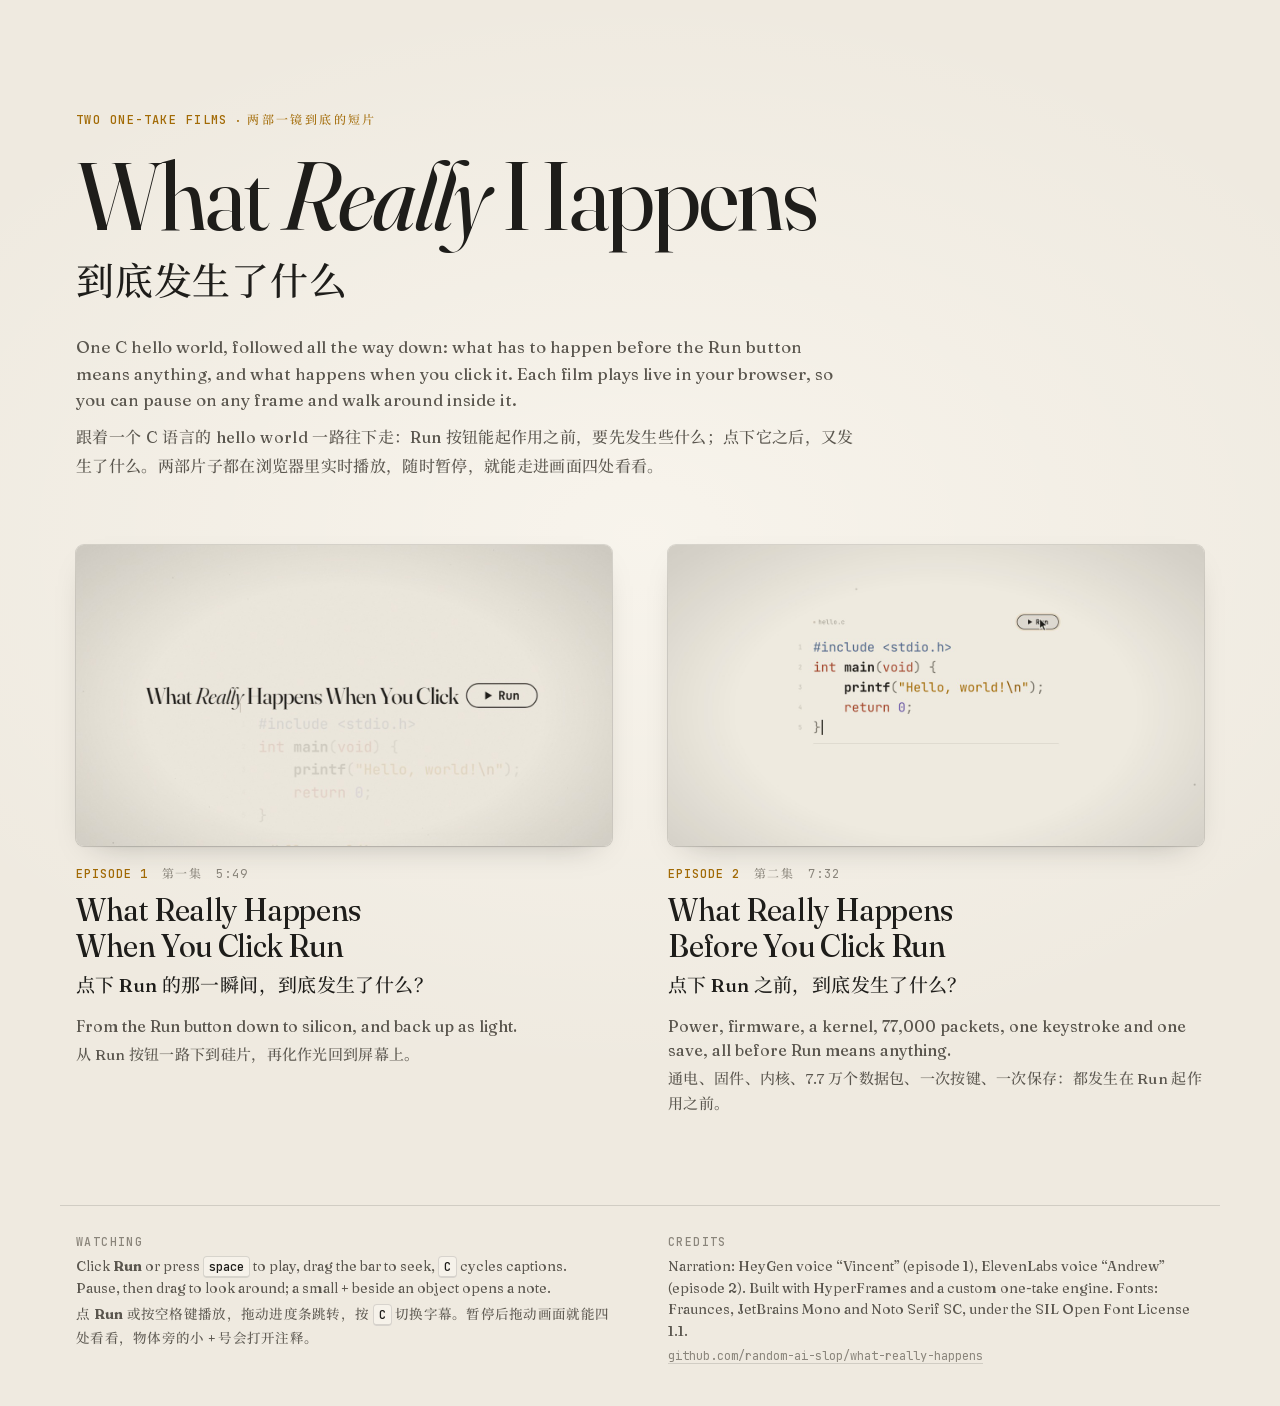
==== index.html @ 36707224 "Publish the web versions of two one-take explainer films Episode 1 at /click-run/, episode 2 at /bef" ====
<!doctype html>
<html lang="en">
  <head>
    <meta charset="UTF-8" />
    <meta name="viewport" content="width=device-width, initial-scale=1, viewport-fit=cover" />
    <meta name="theme-color" content="#efeae0" />
    <meta name="color-scheme" content="light" />
    <title>What Really Happens · 到底发生了什么</title>
    <meta name="description" content="Two one-take films about a C hello world: what happens before you click Run, and what happens when you do. They play live in the browser, so you can pause on any frame and walk around in it. English narration, English and Chinese captions." />
    <meta property="og:type" content="website" />
    <meta property="og:site_name" content="What Really Happens" />
    <meta property="og:title" content="What Really Happens · 到底发生了什么" />
    <meta property="og:description" content="Two one-take films about a C hello world: what happens before you click Run, and what happens when you do. Pause on any frame and walk around in it. English narration, English and Chinese captions." />
    <meta property="og:url" content="https://random-ai-slop.github.io/what-really-happens/" />
    <meta property="og:locale" content="en_US" />
    <meta property="og:locale:alternate" content="zh_CN" />
    <meta property="og:image" content="https://random-ai-slop.github.io/what-really-happens/click-run/poster.jpg" />
    <meta property="og:image:width" content="1280" />
    <meta property="og:image:height" content="720" />
    <meta property="og:image:alt" content="The title card of the first film: What Really Happens When You Click, and a Run button, over a C hello world" />
    <meta name="twitter:card" content="summary_large_image" />
    <meta name="twitter:title" content="What Really Happens · 到底发生了什么" />
    <meta name="twitter:description" content="Two one-take films about a C hello world: what happens before you click Run, and what happens when you do. Pause on any frame and walk around in it." />
    <meta name="twitter:image" content="https://random-ai-slop.github.io/what-really-happens/click-run/poster.jpg" />
    <meta name="twitter:image:alt" content="The title card of the first film: What Really Happens When You Click, and a Run button, over a C hello world" />
    <link rel="icon" href="data:image/svg+xml,%3Csvg xmlns='http://www.w3.org/2000/svg' viewBox='0 0 32 32'%3E%3Crect x='1.5' y='7.5' width='29' height='17' rx='8.5' fill='%23efeae0' stroke='%231e1d1a' stroke-width='2'/%3E%3Cpath d='M12 11.5 L21 16 L12 20.5 Z' fill='%231e1d1a'/%3E%3C/svg%3E" />
    <link rel="preload" href="click-run/assets/fonts/Fraunces-normal.woff2" as="font" type="font/woff2" crossorigin />
    <style>
      /* the films' own fonts, by relative path (no copies) + this page's own CJK subset (scripts/publish-site.py) */
      @font-face { font-family: "Fraunces"; src: url("click-run/assets/fonts/Fraunces-normal.woff2") format("woff2"); font-weight: 100 900; font-style: normal; font-display: swap; }
      @font-face { font-family: "Fraunces"; src: url("click-run/assets/fonts/Fraunces-italic.woff2") format("woff2"); font-weight: 100 900; font-style: italic; font-display: swap; }
      @font-face { font-family: "JetBrains Mono"; src: url("click-run/assets/fonts/JetBrainsMono-400.woff2") format("woff2"); font-weight: 400 800; font-style: normal; font-display: swap; }
      @font-face { font-family: "OT Serif SC"; src: url("assets/fonts/zh-landing.woff2") format("woff2"); font-weight: 100 900; font-style: normal; font-display: swap; unicode-range: U+2E80-10FFFF; }

      :root {
        --paper: #efeae0;
        --paper-2: #f6f2ea;
        --ink: #1e1d1a;
        --ink-2: #5a564e;
        --ink-3: #8a857b;
        --rule: rgba(30, 29, 26, 0.14);
        --gold-ink: #a26a05;
        --serif: "Fraunces", Georgia, serif;
        --zh: "OT Serif SC", "Fraunces", "Songti SC", "Noto Serif CJK SC", "Source Han Serif SC", serif;
        --mono: "JetBrains Mono", ui-monospace, Menlo, monospace;
        --gutter: max(16px, env(safe-area-inset-left), env(safe-area-inset-right));
      }
      * { box-sizing: border-box; margin: 0; padding: 0; }
      html { background: var(--paper); -webkit-text-size-adjust: 100%; text-size-adjust: 100%; }
      body {
        min-height: 100vh;
        background: radial-gradient(1400px 900px at 50% 38%, rgba(255, 252, 246, 0.55) 0%, rgba(255, 252, 246, 0) 60%), var(--paper);
        color: var(--ink);
        font: 400 17px/1.55 var(--serif);
        font-variation-settings: "opsz" 14;
        -webkit-font-smoothing: antialiased;
      }
      [lang="zh-Hans"] { font-family: var(--zh); font-variation-settings: normal; letter-spacing: 0.02em; }
      a { color: inherit; }
      .wrap { max-width: 1160px; margin: 0 auto; padding: 0 var(--gutter); }

      header.wrap { padding-top: clamp(48px, 9vw, 112px); padding-bottom: clamp(36px, 5vw, 64px); }
      .kicker { font: 500 12px/1.4 var(--mono); letter-spacing: 0.12em; text-transform: uppercase; color: var(--gold-ink); }
      .kicker span[lang] { letter-spacing: 0.2em; }
      h1 { margin-top: 18px; font-weight: 400; font-size: clamp(44px, 8vw, 96px); line-height: 1; letter-spacing: -0.025em; font-variation-settings: "opsz" 144; }
      h1 em { font-style: italic; }
      .h1-zh { margin-top: 14px; font-size: clamp(24px, 3.6vw, 38px); line-height: 1.3; font-weight: 500; color: var(--ink); }
      .lede { margin-top: 28px; max-width: 46em; display: grid; gap: 10px; }
      .lede p { color: var(--ink-2); }
      .lede p[lang="zh-Hans"] { font-size: 16px; line-height: 1.8; }

      .films { display: grid; grid-template-columns: 1fr; gap: clamp(40px, 5vw, 56px); padding-bottom: clamp(48px, 7vw, 88px); }
      @media (min-width: 760px) { .films { grid-template-columns: 1fr 1fr; } }
      .film { display: block; text-decoration: none; color: inherit; border-radius: 10px; outline-offset: 6px; }
      .film:focus-visible { outline: 1.5px solid var(--gold-ink); }
      .poster { position: relative; aspect-ratio: 16 / 9; border-radius: 8px; overflow: hidden; background: var(--paper-2);
        box-shadow: 0 0 0 1px var(--rule), 0 1px 2px rgba(30, 29, 26, 0.06), 0 12px 32px -18px rgba(30, 29, 26, 0.35);
        transition: transform 0.35s cubic-bezier(0.2, 0.7, 0.2, 1), box-shadow 0.35s; }
      .poster img { display: block; width: 100%; height: 100%; object-fit: cover; }
      .film:hover .poster, .film:focus-visible .poster { transform: translateY(-3px);
        box-shadow: 0 0 0 1px var(--rule), 0 2px 4px rgba(30, 29, 26, 0.06), 0 22px 44px -20px rgba(30, 29, 26, 0.45); }
      .meta { display: flex; gap: 14px; align-items: baseline; margin-top: 20px; font: 400 12px/1.4 var(--mono); letter-spacing: 0.08em; text-transform: uppercase; color: var(--ink-3); }
      .meta b { font-weight: 500; color: var(--gold-ink); }
      .meta span[lang] { text-transform: none; letter-spacing: 0.12em; }
      .film h2 { margin-top: 10px; font-weight: 450; font-size: clamp(25px, 2.6vw, 31px); line-height: 1.15; text-wrap: balance; letter-spacing: -0.012em; font-variation-settings: "opsz" 72; }
      .film:hover h2 { text-decoration: underline; text-decoration-thickness: 1px; text-underline-offset: 5px; text-decoration-color: var(--rule); }
      .film .zh-title { margin-top: 8px; font-size: 19px; line-height: 1.45; font-weight: 500; }
      .film .line { margin-top: 14px; color: var(--ink-2); font-size: 16px; line-height: 1.5; }
      .film .line[lang="zh-Hans"] { margin-top: 4px; font-size: 15px; line-height: 1.7; }

      footer.wrap { padding-top: 28px; padding-bottom: calc(40px + env(safe-area-inset-bottom)); }
      footer { border-top: 1px solid var(--rule); display: grid; gap: 18px; font-size: 14px; color: var(--ink-2); }
      footer h3 { font: 500 11.5px/1.4 var(--mono); letter-spacing: 0.12em; text-transform: uppercase; color: var(--ink-3); margin-bottom: 6px; }
      footer .cols { display: grid; gap: 22px; }
      @media (min-width: 760px) { footer .cols { grid-template-columns: 1fr 1fr; gap: 56px; } }
      footer p + p { margin-top: 4px; }
      footer p[lang="zh-Hans"] { font-size: 13.5px; line-height: 1.75; }
      kbd { font: 500 12px/1 var(--mono); padding: 2px 5px 1px; border: 1px solid var(--rule); border-bottom-width: 2px; border-radius: 4px; background: var(--paper-2); color: var(--ink); }
      footer a { text-decoration-color: var(--rule); text-underline-offset: 3px; }
      footer a:hover { text-decoration-color: currentColor; }
      .small { font: 400 12px/1.6 var(--mono); color: var(--ink-3); }
    </style>
  </head>
  <body>
    <header class="wrap">
      <p class="kicker">Two one-take films <span lang="zh-Hans">· 两部一镜到底的短片</span></p>
      <h1>What <em>Really</em> Happens</h1>
      <p class="h1-zh" lang="zh-Hans">到底发生了什么</p>
      <div class="lede">
        <p>One C hello world, followed all the way down: what has to happen before the Run button means anything, and what happens when you click it. Each film plays live in your browser, so you can pause on any frame and walk around inside it.</p>
        <p lang="zh-Hans">跟着一个 C 语言的 hello world 一路往下走：Run 按钮能起作用之前，要先发生些什么；点下它之后，又发生了什么。两部片子都在浏览器里实时播放，随时暂停，就能走进画面四处看看。</p>
      </div>
    </header>

    <main class="wrap films">
      <a class="film" href="click-run/">
        <div class="poster"><img src="click-run/poster.jpg" width="1280" height="720" alt="The title card: What Really Happens When You Click, and a Run button, over a C hello world" /></div>
        <p class="meta"><b>Episode 1</b><span lang="zh-Hans">第一集</span><span>5:49</span></p>
        <h2>What Really Happens When You Click Run</h2>
        <p class="zh-title" lang="zh-Hans">点下 Run 的那一瞬间，到底发生了什么？</p>
        <p class="line">From the Run button down to silicon, and back up as light.</p>
        <p class="line" lang="zh-Hans">从 Run 按钮一路下到硅片，再化作光回到屏幕上。</p>
      </a>
      <a class="film" href="before-run/">
        <div class="poster"><img src="before-run/poster.jpg" width="1280" height="720" alt="hello.c in an editor, the pointer on its Run button" /></div>
        <p class="meta"><b>Episode 2</b><span lang="zh-Hans">第二集</span><span>7:32</span></p>
        <h2>What Really Happens Before You Click Run</h2>
        <p class="zh-title" lang="zh-Hans">点下 Run 之前，到底发生了什么？</p>
        <p class="line">Power, firmware, a kernel, 77,000 packets, one keystroke and one save, all before Run means anything.</p>
        <p class="line" lang="zh-Hans">通电、固件、内核、7.7 万个数据包、一次按键、一次保存：都发生在 Run 起作用之前。</p>
      </a>
    </main>

    <footer class="wrap">
      <div class="cols">
        <div>
          <h3>Watching</h3>
          <p>Click <b>Run</b> or press <kbd>space</kbd> to play, drag the bar to seek, <kbd>C</kbd> cycles captions. Pause, then drag to look around; a small <b>+</b> beside an object opens a note.</p>
          <p lang="zh-Hans">点 <b>Run</b> 或按空格键播放，拖动进度条跳转，按 <kbd>C</kbd> 切换字幕。暂停后拖动画面就能四处看看，物体旁的小 <b>+</b> 号会打开注释。</p>
        </div>
        <div>
          <h3>Credits</h3>
          <p>Narration: HeyGen voice “Vincent” (episode 1), ElevenLabs voice “Andrew” (episode 2). Built with HyperFrames and a custom one-take engine. Fonts: Fraunces, JetBrains Mono and Noto Serif SC, under the SIL Open Font License 1.1.</p>
          <p class="small"><a href="https://github.com/random-ai-slop/what-really-happens">github.com/random-ai-slop/what-really-happens</a></p>
        </div>
      </div>
    </footer>
  </body>
</html>
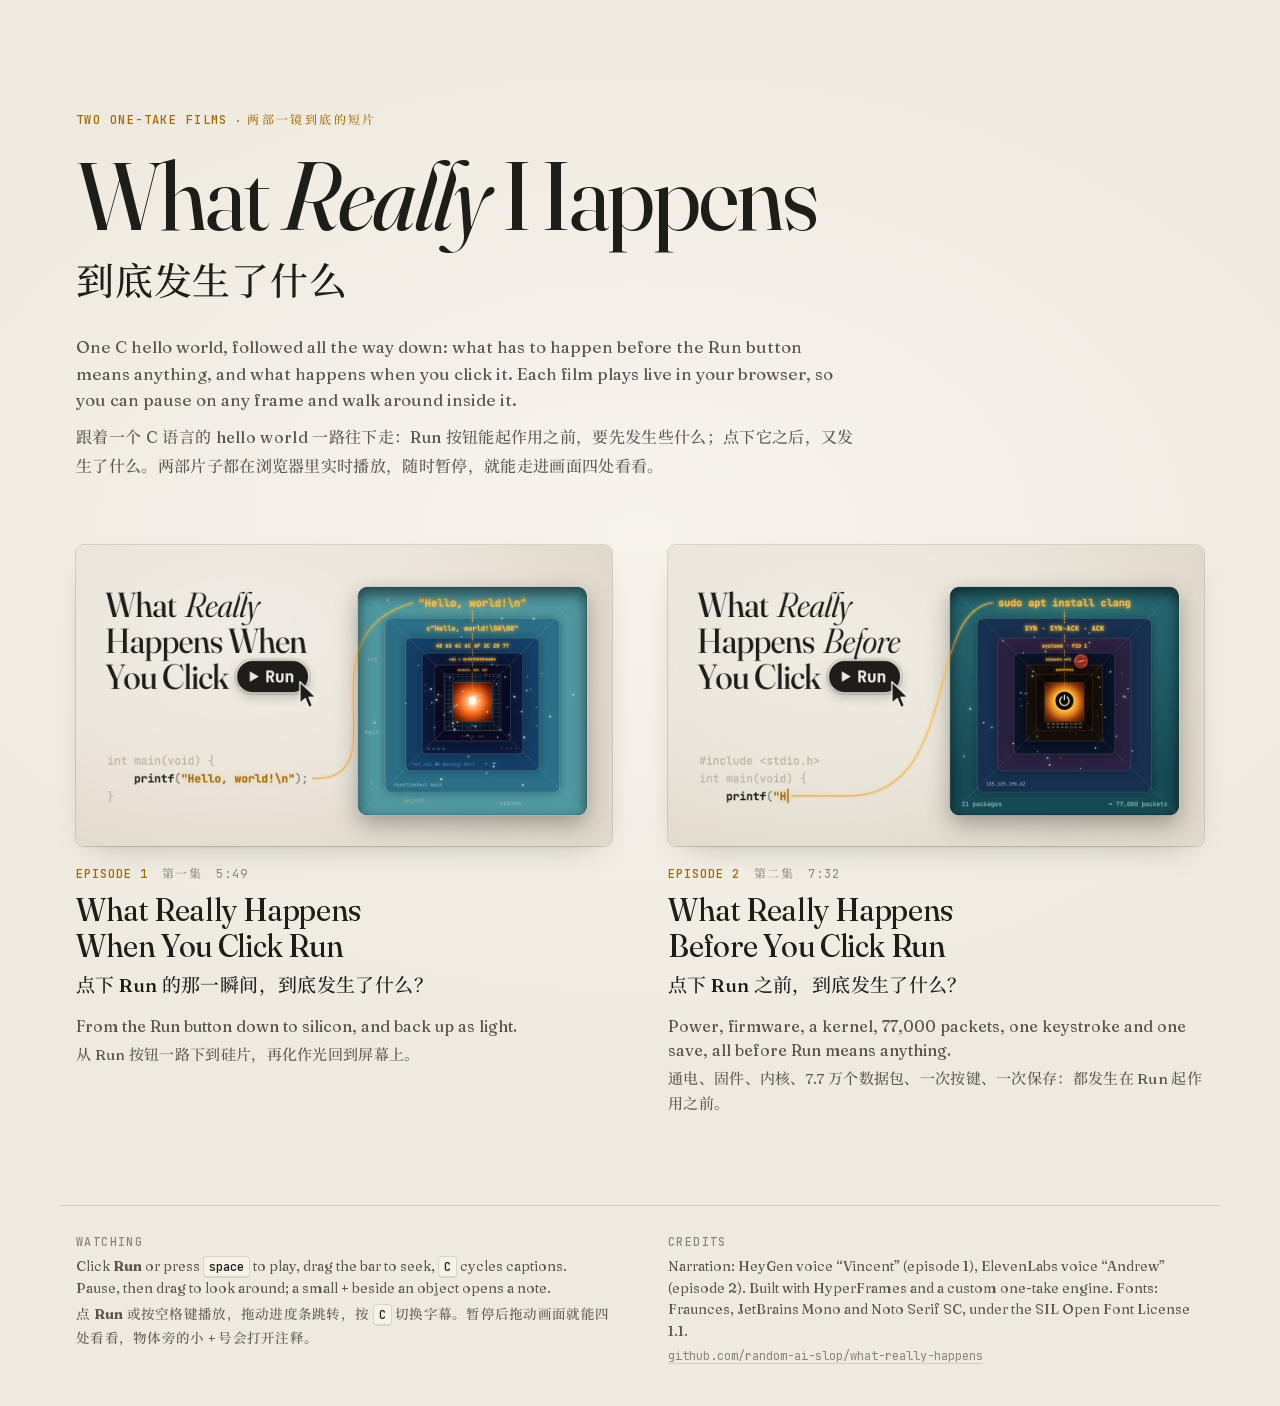
==== commit 2d20226f: "Use the official covers for the landing cards and share images Each episode's approved cover (web.js" ====
--- a/index.html
+++ b/index.html
@@ -14,15 +14,15 @@
     <meta property="og:url" content="https://random-ai-slop.github.io/what-really-happens/" />
     <meta property="og:locale" content="en_US" />
     <meta property="og:locale:alternate" content="zh_CN" />
-    <meta property="og:image" content="https://random-ai-slop.github.io/what-really-happens/click-run/poster.jpg" />
+    <meta property="og:image" content="https://random-ai-slop.github.io/what-really-happens/before-run/cover.jpg" />
     <meta property="og:image:width" content="1280" />
     <meta property="og:image:height" content="720" />
-    <meta property="og:image:alt" content="The title card of the first film: What Really Happens When You Click, and a Run button, over a C hello world" />
+    <meta property="og:image:alt" content="Cover of episode 2: What Really Happens Before You Click Run, beside the layers from the power button up to sudo apt install clang" />
     <meta name="twitter:card" content="summary_large_image" />
     <meta name="twitter:title" content="What Really Happens · 到底发生了什么" />
     <meta name="twitter:description" content="Two one-take films about a C hello world: what happens before you click Run, and what happens when you do. Pause on any frame and walk around in it." />
-    <meta name="twitter:image" content="https://random-ai-slop.github.io/what-really-happens/click-run/poster.jpg" />
-    <meta name="twitter:image:alt" content="The title card of the first film: What Really Happens When You Click, and a Run button, over a C hello world" />
+    <meta name="twitter:image" content="https://random-ai-slop.github.io/what-really-happens/before-run/cover.jpg" />
+    <meta name="twitter:image:alt" content="Cover of episode 2: What Really Happens Before You Click Run, beside the layers from the power button up to sudo apt install clang" />
     <link rel="icon" href="data:image/svg+xml,%3Csvg xmlns='http://www.w3.org/2000/svg' viewBox='0 0 32 32'%3E%3Crect x='1.5' y='7.5' width='29' height='17' rx='8.5' fill='%23efeae0' stroke='%231e1d1a' stroke-width='2'/%3E%3Cpath d='M12 11.5 L21 16 L12 20.5 Z' fill='%231e1d1a'/%3E%3C/svg%3E" />
     <link rel="preload" href="click-run/assets/fonts/Fraunces-normal.woff2" as="font" type="font/woff2" crossorigin />
     <style>
@@ -114,7 +114,7 @@
 
     <main class="wrap films">
       <a class="film" href="click-run/">
-        <div class="poster"><img src="click-run/poster.jpg" width="1280" height="720" alt="The title card: What Really Happens When You Click, and a Run button, over a C hello world" /></div>
+        <div class="poster"><img src="click-run/cover.jpg" width="1280" height="720" alt="Cover: What Really Happens When You Click Run, beside the layers of a hello world, from printf down to silicon" /></div>
         <p class="meta"><b>Episode 1</b><span lang="zh-Hans">第一集</span><span>5:49</span></p>
         <h2>What Really Happens When You Click Run</h2>
         <p class="zh-title" lang="zh-Hans">点下 Run 的那一瞬间，到底发生了什么？</p>
@@ -122,7 +122,7 @@
         <p class="line" lang="zh-Hans">从 Run 按钮一路下到硅片，再化作光回到屏幕上。</p>
       </a>
       <a class="film" href="before-run/">
-        <div class="poster"><img src="before-run/poster.jpg" width="1280" height="720" alt="hello.c in an editor, the pointer on its Run button" /></div>
+        <div class="poster"><img src="before-run/cover.jpg" width="1280" height="720" alt="Cover: What Really Happens Before You Click Run, beside the layers from the power button up to sudo apt install clang" /></div>
         <p class="meta"><b>Episode 2</b><span lang="zh-Hans">第二集</span><span>7:32</span></p>
         <h2>What Really Happens Before You Click Run</h2>
         <p class="zh-title" lang="zh-Hans">点下 Run 之前，到底发生了什么？</p>
